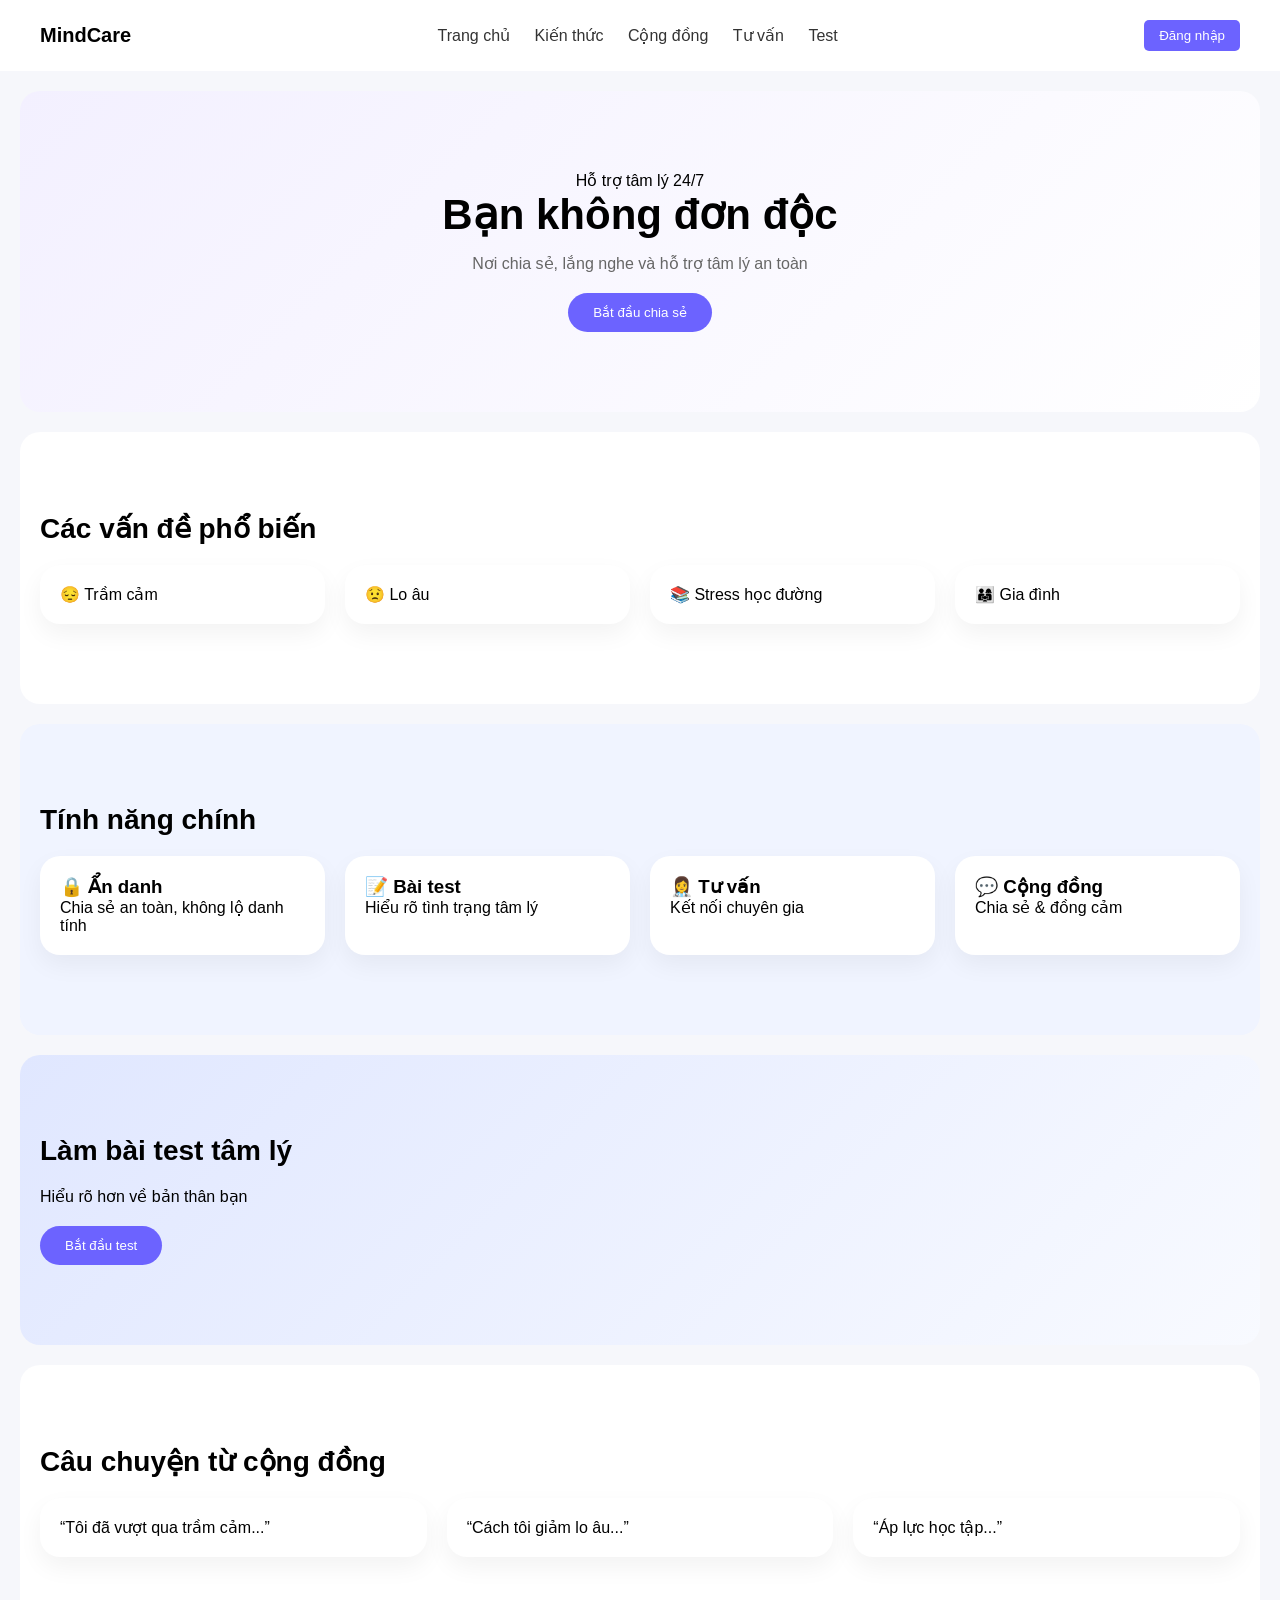
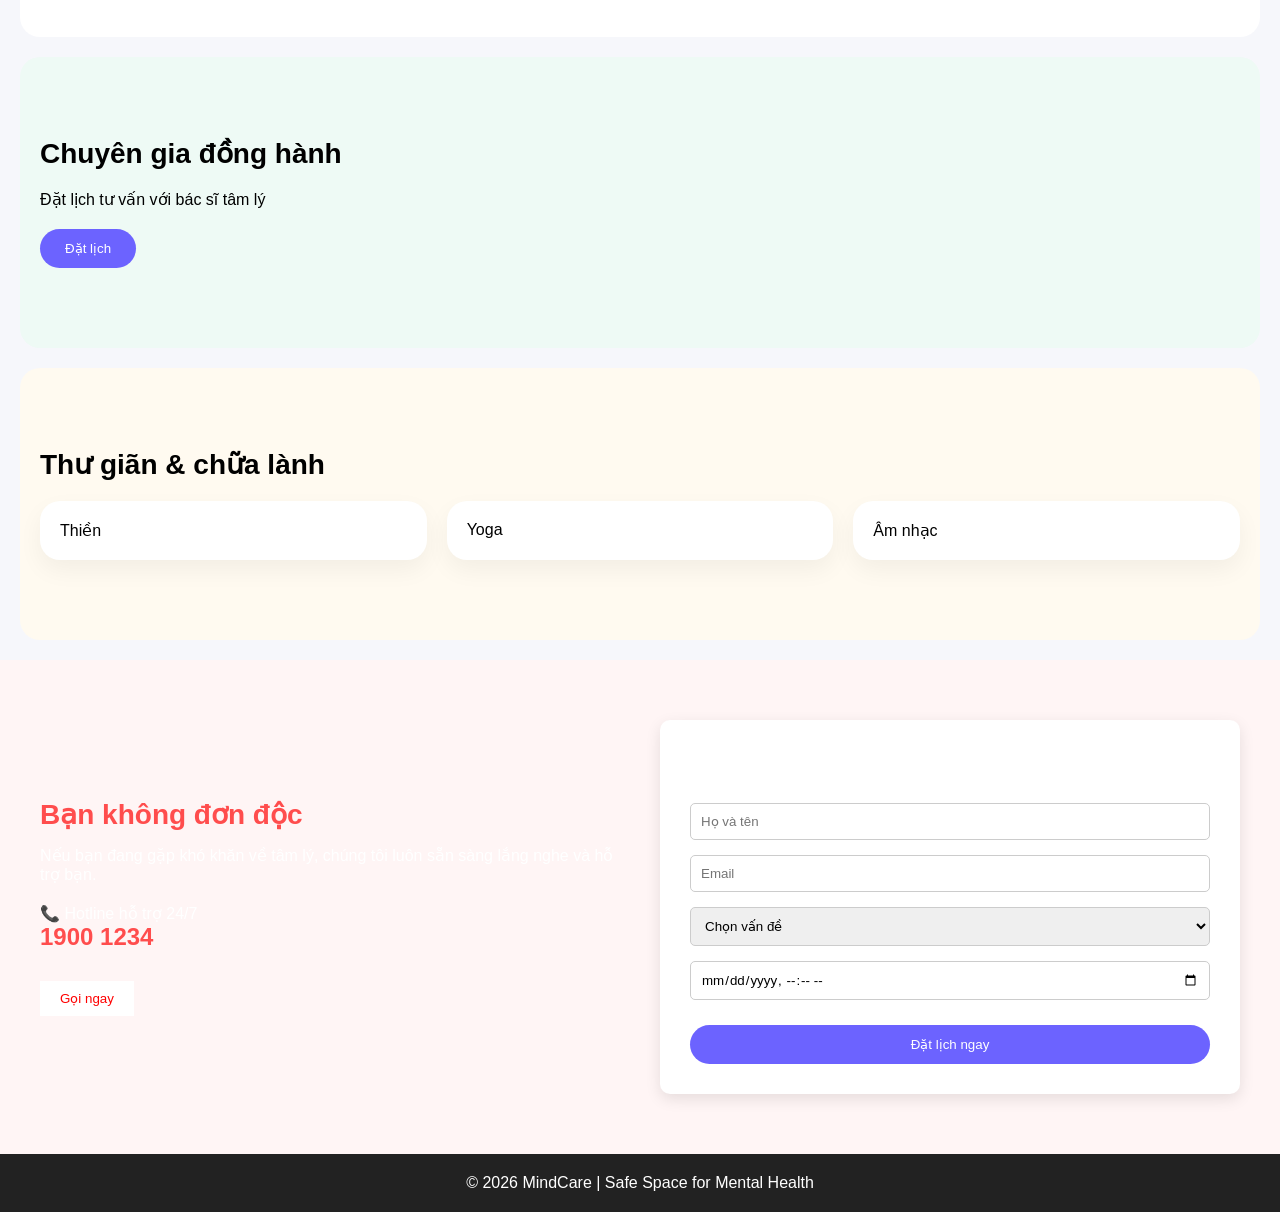
==== home.html @ 34762396 "Add files via upload" ====
<!doctype html>
<html lang="vi">
  <head>
    <meta charset="UTF-8" />
    <title>MindCare - Hỗ trợ tâm lý</title>
    <link rel="stylesheet" href="home.css" />
  </head>
  <body>
    <!-- HEADER -->
    <header>
      <div class="logo">MindCare</div>
      <nav>
        <a href="#">Trang chủ</a>
        <a href="#">Kiến thức</a>
        <a href="#">Cộng đồng</a>
        <a href="#">Tư vấn</a>
        <a href="#">Test</a>
      </nav>
      <button class="btn">Đăng nhập</button>
    </header>

    <!-- HERO -->
    <section class="hero">
      <span class="badge">Hỗ trợ tâm lý 24/7</span>
      <h1>Bạn không đơn độc</h1>
      <p>Nơi chia sẻ, lắng nghe và hỗ trợ tâm lý an toàn</p>
      <button class="primary">Bắt đầu chia sẻ</button>
    </section>

    <!-- PROBLEMS -->
    <section class="problems">
      <h2>Các vấn đề phổ biến</h2>
      <div class="grid">
        <div class="card">😔 Trầm cảm</div>
        <div class="card">😟 Lo âu</div>
        <div class="card">📚 Stress học đường</div>
        <div class="card">👨‍👩‍👧 Gia đình</div>
      </div>
    </section>

    <!-- FEATURES -->
    <section class="features">
      <h2>Tính năng chính</h2>
      <div class="grid">
        <div class="card">
          <h3>🔒 Ẩn danh</h3>
          <p>Chia sẻ an toàn, không lộ danh tính</p>
        </div>
        <div class="card">
          <h3>📝 Bài test</h3>
          <p>Hiểu rõ tình trạng tâm lý</p>
        </div>
        <div class="card">
          <h3>👩‍⚕️ Tư vấn</h3>
          <p>Kết nối chuyên gia</p>
        </div>
        <div class="card">
          <h3>💬 Cộng đồng</h3>
          <p>Chia sẻ & đồng cảm</p>
        </div>
      </div>
    </section>

    <!-- TEST -->
    <section class="test">
      <h2>Làm bài test tâm lý</h2>
      <p>Hiểu rõ hơn về bản thân bạn</p>
      <button class="primary">Bắt đầu test</button>
    </section>

    <!-- COMMUNITY -->
    <section class="community">
      <h2>Câu chuyện từ cộng đồng</h2>
      <div class="grid">
        <div class="card">“Tôi đã vượt qua trầm cảm...”</div>
        <div class="card">“Cách tôi giảm lo âu...”</div>
        <div class="card">“Áp lực học tập...”</div>
      </div>
    </section>

    <!-- EXPERT -->
    <section class="expert">
      <h2>Chuyên gia đồng hành</h2>
      <p>Đặt lịch tư vấn với bác sĩ tâm lý</p>
      <button class="primary">Đặt lịch</button>
    </section>

    <!-- RELAX -->
    <section class="relax">
      <h2>Thư giãn & chữa lành</h2>
      <div class="grid">
        <div class="card">Thiền</div>
        <div class="card">Yoga</div>
        <div class="card">Âm nhạc</div>
      </div>
    </section>

    <!-- EMERGENCY -->
    <section class="emergency">
      <div class="emergency-container">
        <!-- LEFT -->
        <div class="emergency-left">
          <h2>Bạn không đơn độc</h2>
          <p>
            Nếu bạn đang gặp khó khăn về tâm lý, chúng tôi luôn sẵn sàng lắng
            nghe và hỗ trợ bạn.
          </p>

          <div class="hotline">
            <p>📞 Hotline hỗ trợ 24/7</p>
            <h3>1900 1234</h3>
          </div>

          <button class="danger">Gọi ngay</button>
        </div>

        <!-- RIGHT -->
        <div class="emergency-right">
          <h2>Đặt lịch tư vấn</h2>

          <form>
            <input type="text" placeholder="Họ và tên" required />
            <input type="email" placeholder="Email" required />

            <select>
              <option>Chọn vấn đề</option>
              <option>Lo âu</option>
              <option>Trầm cảm</option>
              <option>Stress học tập</option>
            </select>

            <input type="datetime-local" />

            <button type="submit" class="primary">Đặt lịch ngay</button>
          </form>
        </div>
      </div>
    </section>

    <!-- FOOTER -->
    <footer>
      <p>© 2026 MindCare | Safe Space for Mental Health</p>
    </footer>
  </body>
</html>
---- home.css ----
* {
  margin: 0;
  padding: 0;
  box-sizing: border-box;
  font-family: Arial, sans-serif;
}
body {
  background: #f6f7fb;
  font-family: "Segoe UI", sans-serif;
}
/* HEADER */
header {
    display: flex;
    justify-content: space-between;
    padding: 20px 40px;
    background: white;
    align-items: center;
}

header nav a {
    margin: 0 10px;
    text-decoration: none;
    color: #333;
}

.logo {
    font-weight: bold;
    font-size: 20px;
}

.btn {
    padding: 8px 15px;
    border: none;
    background: #6c63ff;
    color: white;
    border-radius: 5px;
}
/* CONTAINER */
section {
  padding: 80px 20px;
}

section h2 {
  margin-bottom: 20px;
  font-size: 28px;
}

/* HERO */
.hero {
  background: linear-gradient(135deg, #f3f0ff, #ffffff);
  border-radius: 20px;
  margin: 20px;
  padding: 80px 20px;
  text-align: center;
  position: relative;
}

.hero h1 {
  font-size: 42px;
  margin-bottom: 15px;
}

.hero p {
  color: #666;
}

.primary {
  margin-top: 20px;
  padding: 12px 25px;
  border-radius: 25px;
  border: none;
  background: #6c63ff;
  color: white;
  cursor: pointer;
}

/* GRID */
.grid {
  display: grid;
  grid-template-columns: repeat(auto-fit, minmax(220px, 1fr));
  gap: 20px;
}

/* CARD STYLE (KEY) */
.card {
  background: white;
  padding: 20px;
  border-radius: 20px;
  box-shadow: 0 10px 25px rgba(0, 0, 0, 0.05);
  transition: 0.3s;
}

.card:hover {
  transform: translateY(-5px);
}

/* PROBLEMS */
.problems {
  background: #fff;
  border-radius: 20px;
  margin: 20px;
}

/* FEATURES */
.features {
  background: #f0f4ff;
  border-radius: 20px;
  margin: 20px;
}

/* TEST */
.test {
  background: linear-gradient(135deg, #e0e7ff, #f8faff);
  border-radius: 20px;
  margin: 20px;
}

/* COMMUNITY */
.community {
  background: #fff;
  border-radius: 20px;
  margin: 20px;
}

/* EXPERT */
.expert {
  background: #eefaf5;
  border-radius: 20px;
  margin: 20px;
}

/* RELAX */
.relax {
  background: #fffaf0;
  border-radius: 20px;
  margin: 20px;
}
/* EMERGENCY */
.emergency {
  background: #ff4d4d;
  color: white;
}

.danger {
  background: white;
  color: red;
  padding: 10px 20px;
  border: none;
  margin-top: 10px;
}
.emergency {
  background: #fff5f5;
  padding: 60px 40px;
}

.emergency-container {
  display: grid;
  grid-template-columns: 1fr 1fr;
  gap: 40px;
  align-items: center;
}

/* LEFT */
.emergency-left {
  text-align: left;
}

.emergency-left h2 {
  color: #ff4d4d;
  margin-bottom: 15px;
}

.hotline {
  margin: 20px 0;
}

.hotline h3 {
  font-size: 24px;
  color: #ff4d4d;
}

/* RIGHT */
.emergency-right {
  background: white;
  padding: 30px;
  border-radius: 10px;
  box-shadow: 0 5px 15px rgba(0, 0, 0, 0.1);
}

.emergency-right form {
  display: flex;
  flex-direction: column;
  gap: 15px;
}

.emergency-right input,
.emergency-right select {
  padding: 10px;
  border-radius: 5px;
  border: 1px solid #ccc;
}

.emergency-right button {
  margin-top: 10px;
}

/* RESPONSIVE */
@media (max-width: 768px) {
  .emergency-container {
    grid-template-columns: 1fr;
  }
}
/* FOOTER */
footer {
  text-align: center;
  padding: 20px;
  background: #222;
  color: white;
}
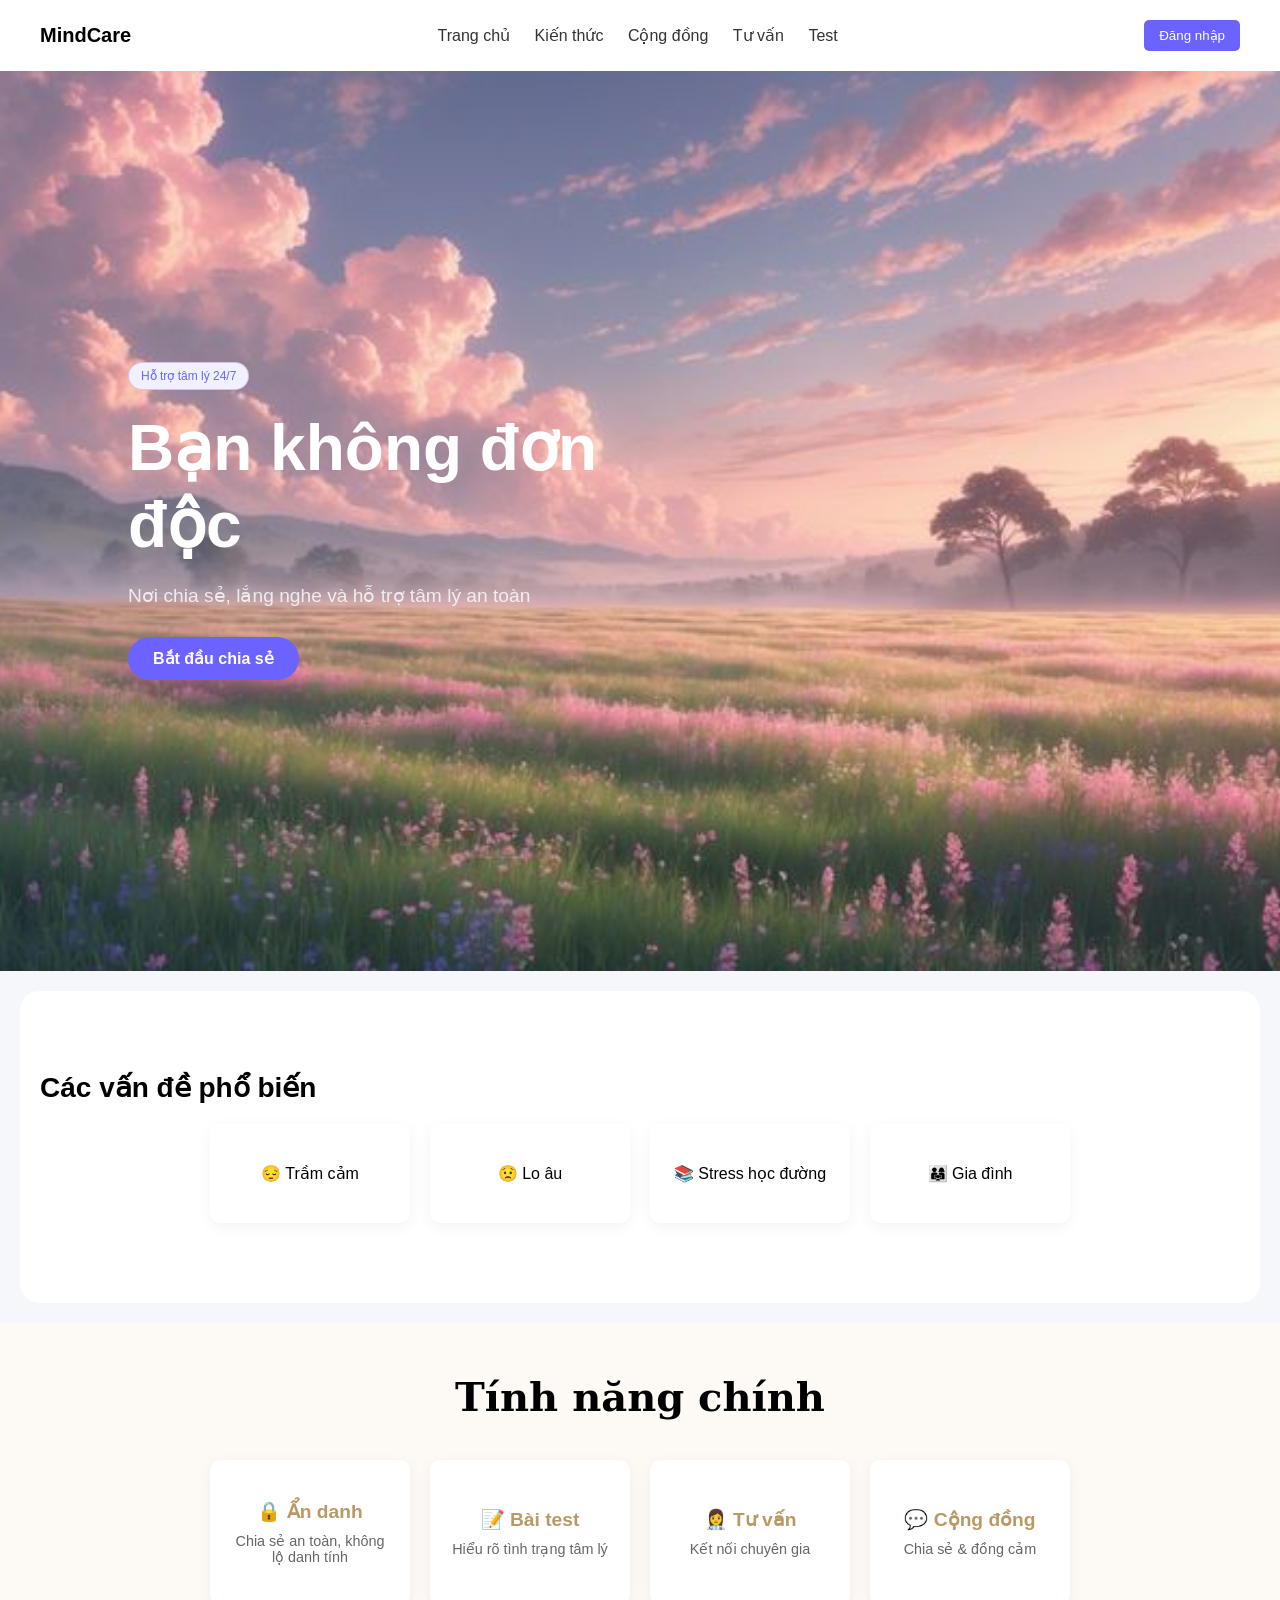
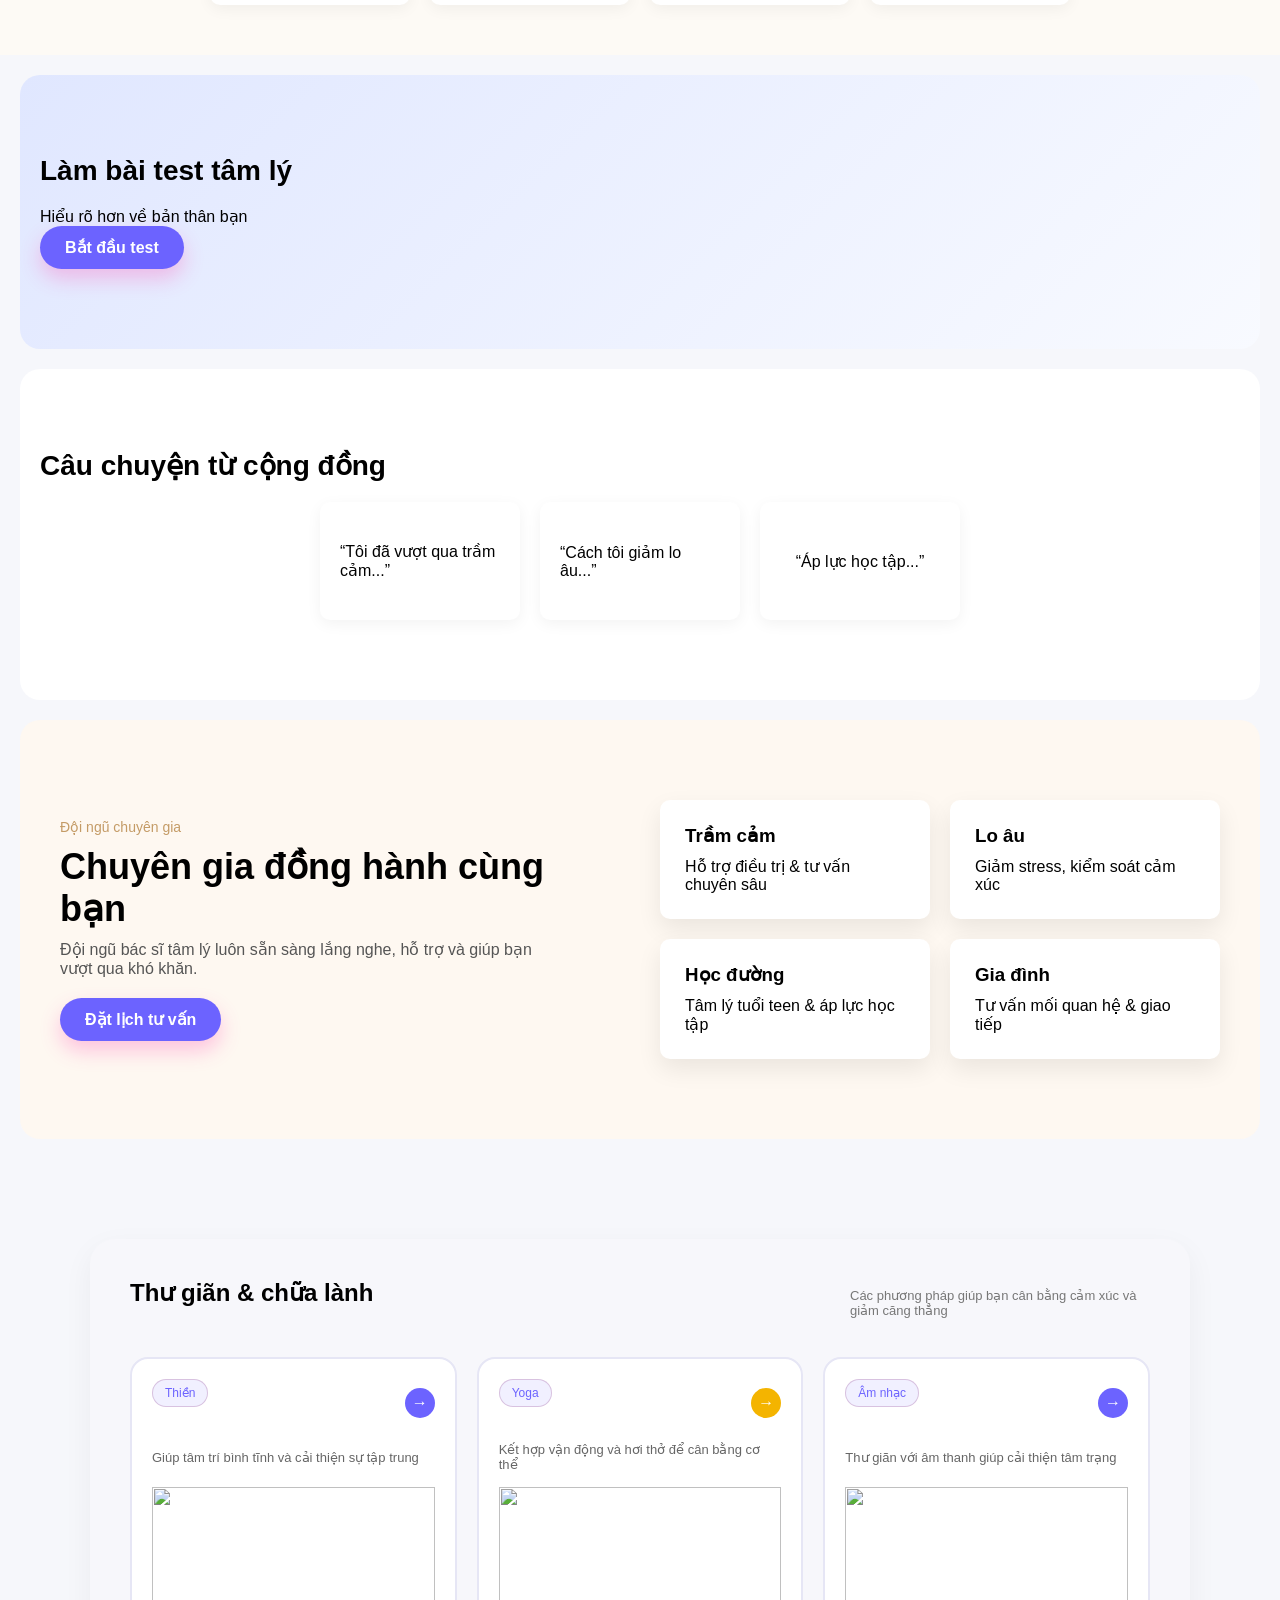
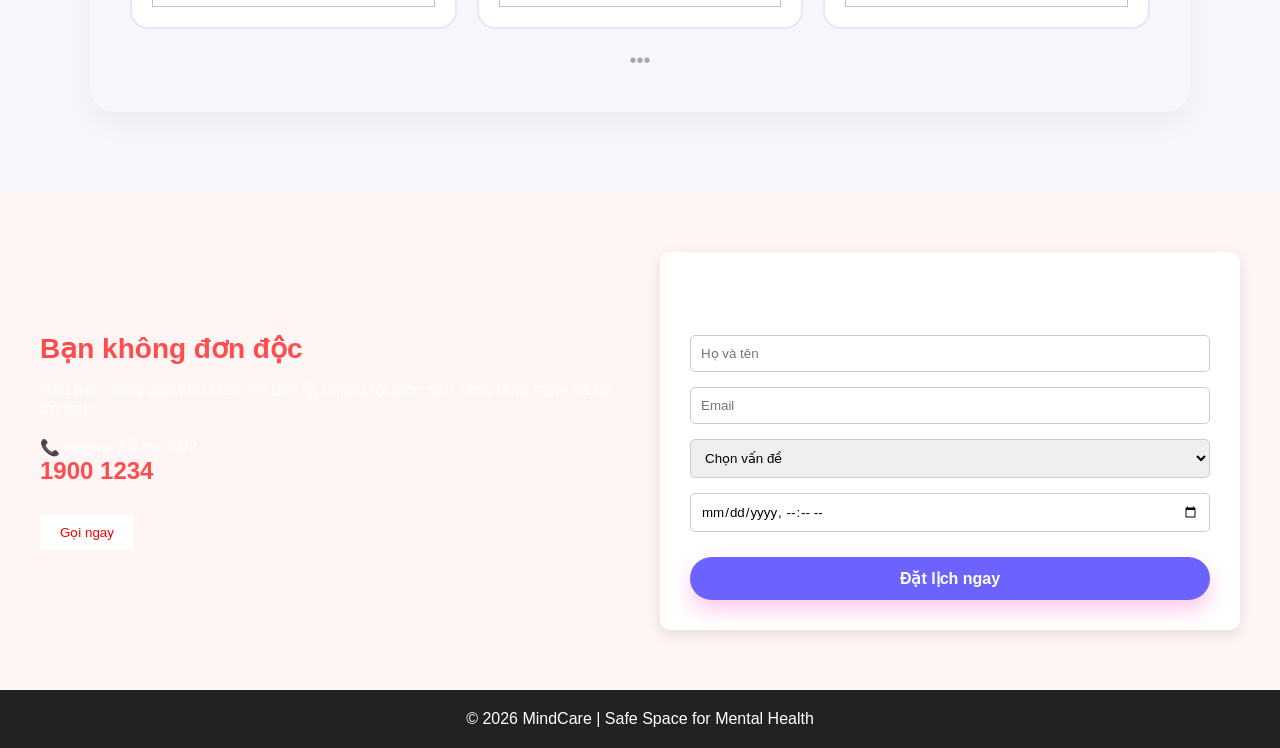
==== commit 62b1817d: "Add files via upload" ====
--- a/home.html
+++ b/home.html
@@ -21,10 +21,12 @@
 
     <!-- HERO -->
     <section class="hero">
-      <span class="badge">Hỗ trợ tâm lý 24/7</span>
-      <h1>Bạn không đơn độc</h1>
-      <p>Nơi chia sẻ, lắng nghe và hỗ trợ tâm lý an toàn</p>
-      <button class="primary">Bắt đầu chia sẻ</button>
+        <div class="hero-content">
+            <span class="badge">Hỗ trợ tâm lý 24/7</span>
+            <h1>Bạn không đơn độc</h1>
+            <p>Nơi chia sẻ, lắng nghe và hỗ trợ tâm lý an toàn</p>
+            <button class="primary">Bắt đầu chia sẻ</button>
+        </div>
     </section>
 
     <!-- PROBLEMS -->
@@ -80,19 +82,109 @@
 
     <!-- EXPERT -->
     <section class="expert">
-      <h2>Chuyên gia đồng hành</h2>
-      <p>Đặt lịch tư vấn với bác sĩ tâm lý</p>
-      <button class="primary">Đặt lịch</button>
+    <div class="overlay"></div>
+
+    <div class="expert-container">
+
+        <!-- LEFT -->
+        <div class="expert-left">
+        <span class="tag">Đội ngũ chuyên gia</span>
+        <h2>Chuyên gia đồng hành cùng bạn</h2>
+        <p>
+            Đội ngũ bác sĩ tâm lý luôn sẵn sàng lắng nghe, hỗ trợ và giúp bạn vượt qua khó khăn.
+        </p>
+        <button class="primary">Đặt lịch tư vấn</button>
+        </div>
+
+        <!-- RIGHT -->
+        <div class="expert-right">
+        <div class="expert-card">
+            <h3>Trầm cảm</h3>
+            <p>Hỗ trợ điều trị & tư vấn chuyên sâu</p>
+        </div>
+
+        <div class="expert-card">
+            <h3>Lo âu</h3>
+            <p>Giảm stress, kiểm soát cảm xúc</p>
+        </div>
+
+        <div class="expert-card">
+            <h3>Học đường</h3>
+            <p>Tâm lý tuổi teen & áp lực học tập</p>
+        </div>
+
+        <div class="expert-card">
+            <h3>Gia đình</h3>
+            <p>Tư vấn mối quan hệ & giao tiếp</p>
+        </div>
+        </div>
+
+    </div>
     </section>
 
     <!-- RELAX -->
     <section class="relax">
-      <h2>Thư giãn & chữa lành</h2>
-      <div class="grid">
-        <div class="card">Thiền</div>
-        <div class="card">Yoga</div>
-        <div class="card">Âm nhạc</div>
-      </div>
+    <div class="relax-wrapper">
+
+        <!-- HEADER -->
+        <div class="relax-top">
+        <h2>Thư giãn & chữa lành</h2>
+        <p>
+            Các phương pháp giúp bạn cân bằng cảm xúc và giảm căng thẳng
+        </p>
+        </div>
+
+        <!-- CARD LIST -->
+        <div class="relax-cards">
+
+        <!-- CARD 1 -->
+        <div class="relax-card">
+            <div class="card-header">
+            <span class="badge">Thiền</span>
+            <div class="icon">→</div>
+            </div>
+
+            <p class="desc">
+            Giúp tâm trí bình tĩnh và cải thiện sự tập trung
+            </p>
+
+            <img src="https://cdn-icons-png.flaticon.com/512/3771/3771551.png" />
+        </div>
+
+        <!-- CARD 2 -->
+        <div class="relax-card">
+            <div class="card-header">
+            <span class="badge">Yoga</span>
+            <div class="icon yellow">→</div>
+            </div>
+
+            <p class="desc">
+            Kết hợp vận động và hơi thở để cân bằng cơ thể
+            </p>
+
+            <img src="https://cdn-icons-png.flaticon.com/512/3771/3771599.png" />
+        </div>
+
+        <!-- CARD 3 -->
+        <div class="relax-card">
+            <div class="card-header">
+            <span class="badge">Âm nhạc</span>
+            <div class="icon">→</div>
+            </div>
+
+            <p class="desc">
+            Thư giãn với âm thanh giúp cải thiện tâm trạng
+            </p>
+
+            <img src="https://cdn-icons-png.flaticon.com/512/3659/3659784.png" />
+        </div>
+
+        </div>
+
+        <!-- DOTS -->
+        <div class="dots">•••</div>
+
+    </div>
     </section>
 
     <!-- EMERGENCY -->
--- a/home.css
+++ b/home.css
@@ -10,30 +10,30 @@
 }
 /* HEADER */
 header {
-    display: flex;
-    justify-content: space-between;
-    padding: 20px 40px;
-    background: white;
-    align-items: center;
+  display: flex;
+  justify-content: space-between;
+  padding: 20px 40px;
+  background: white;
+  align-items: center;
 }
 
 header nav a {
-    margin: 0 10px;
-    text-decoration: none;
-    color: #333;
+  margin: 0 10px;
+  text-decoration: none;
+  color: #333;
 }
 
 .logo {
-    font-weight: bold;
-    font-size: 20px;
+  font-weight: bold;
+  font-size: 20px;
 }
 
 .btn {
-    padding: 8px 15px;
-    border: none;
-    background: #6c63ff;
-    color: white;
-    border-radius: 5px;
+  padding: 8px 15px;
+  border: none;
+  background: #6c63ff;
+  color: white;
+  border-radius: 5px;
 }
 /* CONTAINER */
 section {
@@ -47,31 +47,86 @@
 
 /* HERO */
 .hero {
-  background: linear-gradient(135deg, #f3f0ff, #ffffff);
-  border-radius: 20px;
-  margin: 20px;
-  padding: 80px 20px;
-  text-align: center;
+  height: 100vh;
+  display: flex;
+  align-items: center;
+  padding: 0 10%;
+  /* Màu nền Gradient tím sâu */
+  background: linear-gradient(135deg, #2e026d 0%, #5d00b1 50%, #1a0033 100%);
+  background-image: url("dd0f9ff2b2b3904a39e4da1e77a1a6e8.jpg"); /* Chèn ảnh minh họa nếu có */
+  background-size: cover;
+  background-position: center;
+  color: white;
   position: relative;
-}
-
+  overflow: hidden;
+}
+
+.hero-content {
+  max-width: 500px;
+  z-index: 2;
+}
+
+/* Badge (Hỗ trợ tâm lý 24/7) */
+.badge {
+  background: rgba(209, 167, 212, 0.15);
+  backdrop-filter: blur(5px);
+  padding: 8px 20px;
+  border-radius: 50px;
+  font-size: 0.9rem;
+  border: 1px solid rgba(155, 87, 151, 0.3);
+  display: inline-block;
+  margin-bottom: 20px;
+}
+
+/* Tiêu đề chính */
 .hero h1 {
-  font-size: 42px;
-  margin-bottom: 15px;
-}
-
+  font-size: 4rem;
+  font-weight: bold;
+  line-height: 1.2;
+  margin-bottom: 20px;
+  font-family: "Segoe UI", Roboto, sans-serif;
+}
+
+/* Đoạn giới thiệu */
 .hero p {
-  color: #666;
-}
-
+  font-size: 1.2rem;
+  opacity: 0.8;
+  margin-bottom: 30px;
+}
+
+/* Nút bấm */
 .primary {
-  margin-top: 20px;
-  padding: 12px 25px;
-  border-radius: 25px;
+  background: linear-gradient(90deg, #ff4bb4, #ff8dcf);
+  color: white;
   border: none;
-  background: #6c63ff;
-  color: white;
+  padding: 15px 35px;
+  border-radius: 50px;
+  font-size: 1rem;
+  font-weight: bold;
   cursor: pointer;
+  box-shadow: 0 10px 20px rgba(255, 75, 180, 0.3);
+  transition: 0.3s;
+}
+
+.primary:hover {
+  transform: scale(1.05);
+  box-shadow: 0 15px 25px rgba(255, 75, 180, 0.5);
+}
+
+/* Tạo hiệu ứng đốm sáng mờ ảo phía sau */
+.hero::before {
+  content: "";
+  position: absolute;
+  width: 400px;
+  height: 400px;
+  background: radial-gradient(
+    circle,
+    rgba(255, 255, 255, 0.1) 0%,
+    transparent 70%
+  );
+  top: 10%;
+  right: 20%;
+  z-index: 1;
 }
 
 /* GRID */
@@ -102,10 +157,61 @@
 }
 
 /* FEATURES */
+/* Tổng thể section */
 .features {
-  background: #f0f4ff;
-  border-radius: 20px;
-  margin: 20px;
+  padding: 50px 20px;
+  background-color: #fdfaf5; /* Màu nền hơi kem nhẹ giống hình */
+  text-align: center;
+}
+
+.features h2 {
+  font-family: "Serif", "Times New Roman"; /* Font chữ có chân cho sang trọng */
+  font-size: 2.5rem;
+  margin-bottom: 40px;
+  color: #000;
+}
+
+/* Container chứa các card */
+.grid {
+  display: flex;
+  justify-content: center;
+  gap: 20px;
+  flex-wrap: wrap; /* Tự động xuống dòng trên thiết bị nhỏ */
+  max-width: 1200px;
+  margin: 0 auto;
+}
+
+/* Phong cách cho từng thẻ Card */
+.card {
+  background: #ffffff;
+  border-radius: 10px; /* Bo góc */
+  padding: 40px 20px;
+  width: 200px;
+  box-shadow: 0 4px 15px rgba(0, 0, 0, 0.05); /* Đổ bóng mờ nhẹ */
+  transition: transform 0.3s ease;
+  display: flex;
+  flex-direction: column;
+  align-items: center;
+  justify-content: center;
+}
+
+/* Hiệu ứng khi di chuột vào */
+.card:hover {
+  transform: translateY(-5px);
+}
+
+/* Biểu tượng (Emoji hoặc Icon) */
+.card h3 {
+  font-size: 1.2rem;
+  color: #b89a67; /* Màu vàng đồng giống trong hình */
+  margin-bottom: 10px;
+}
+
+/* Mô tả ngắn */
+.card p {
+  font-size: 0.9rem;
+  color: #666;
+  margin: 0;
 }
 
 /* TEST */
@@ -124,17 +230,220 @@
 
 /* EXPERT */
 .expert {
-  background: #eefaf5;
+  position: relative;
+  background: url("https://images.unsplash.com/photo-1505691938895-1758d7feb511")
+    center/cover no-repeat;
   border-radius: 20px;
   margin: 20px;
+  overflow: hidden;
+  padding: 80px 40px;
+}
+
+/* overlay mờ */
+.expert .overlay {
+  position: absolute;
+  inset: 0;
+  background: rgba(255, 248, 240, 0.85);
+}
+
+/* container */
+.expert-container {
+  position: relative;
+  display: grid;
+  grid-template-columns: 1fr 1fr;
+  gap: 40px;
+  align-items: center;
+}
+
+/* LEFT */
+.expert-left {
+  max-width: 500px;
+}
+
+.expert-left .tag {
+  color: #c49b66;
+  font-size: 14px;
+}
+
+.expert-left h2 {
+  font-size: 36px;
+  margin: 10px 0;
+}
+
+.expert-left p {
+  color: #555;
+  margin-bottom: 20px;
+}
+
+/* RIGHT GRID */
+.expert-right {
+  display: grid;
+  grid-template-columns: 1fr 1fr;
+  gap: 20px;
+}
+
+/* CARD */
+.expert-card {
+  background: white;
+  padding: 25px;
+  border-radius: 10px;
+  box-shadow: 0 10px 25px rgba(0, 0, 0, 0.08);
+  transition: 0.3s;
+}
+
+.expert-card:hover {
+  transform: translateY(-5px);
+}
+
+.expert-card h3 {
+  margin-bottom: 10px;
+}
+
+/* BUTTON */
+.primary {
+  padding: 12px 25px;
+  border-radius: 25px;
+  border: none;
+  background: #6c63ff;
+  color: white;
+  cursor: pointer;
+}
+
+/* RESPONSIVE */
+@media (max-width: 768px) {
+  .expert-container {
+    grid-template-columns: 1fr;
+  }
 }
 
 /* RELAX */
+/* SECTION */
 .relax {
-  background: #fffaf0;
+  padding: 80px 20px;
+  display: flex;
+  justify-content: center;
+}
+
+/* WRAPPER */
+.relax-wrapper {
+  background: #f7f7fb;
+  border-radius: 25px;
+  padding: 40px;
+  max-width: 1100px;
+  width: 100%;
+  box-shadow: 0 10px 30px rgba(0, 0, 0, 0.05);
+}
+
+/* HEADER */
+.relax-top {
+  display: flex;
+  justify-content: space-between;
+  align-items: center;
+  margin-bottom: 30px;
+}
+
+.relax-top h2 {
+  font-size: 24px;
+}
+
+.relax-top p {
+  max-width: 300px;
+  font-size: 13px;
+  color: #777;
+}
+
+/* CARD LIST */
+.relax-cards {
+  display: flex;
+  gap: 20px;
+}
+
+/* CARD */
+.relax-card {
+  flex: 1;
+  background: white;
+  border-radius: 18px;
+  padding: 20px;
+  border: 2px solid #e6e6f5;
+  transition: 0.3s;
+  display: flex;
+  flex-direction: column;
+  justify-content: space-between;
+}
+
+.relax-card:hover {
+  border-color: #6c63ff;
+  transform: translateY(-5px);
+}
+
+/* HEADER CARD */
+.card-header {
+  display: flex;
+  justify-content: space-between;
+  align-items: center;
+}
+
+/* BADGE */
+.badge {
+  background: #f1f0ff;
+  padding: 6px 12px;
   border-radius: 20px;
-  margin: 20px;
-}
+  font-size: 12px;
+  color: #6c63ff;
+}
+
+/* ICON */
+.icon {
+  width: 30px;
+  height: 30px;
+  background: #6c63ff;
+  color: white;
+  border-radius: 50%;
+  display: flex;
+  align-items: center;
+  justify-content: center;
+}
+
+/* VARIANT màu vàng */
+.icon.yellow {
+  background: #f4b400;
+}
+
+/* DESC */
+.desc {
+  font-size: 13px;
+  color: #666;
+  margin: 15px 0;
+}
+
+/* IMAGE */
+.relax-card img {
+  width: 100%;
+  height: 120px;
+  object-fit: contain;
+}
+
+/* DOTS */
+.dots {
+  text-align: center;
+  margin-top: 20px;
+  color: #aaa;
+  font-size: 20px;
+}
+
+/* RESPONSIVE */
+@media (max-width: 768px) {
+  .relax-top {
+    flex-direction: column;
+    align-items: flex-start;
+    gap: 10px;
+  }
+
+  .relax-cards {
+    flex-direction: column;
+  }
+}
+
 /* EMERGENCY */
 .emergency {
   background: #ff4d4d;
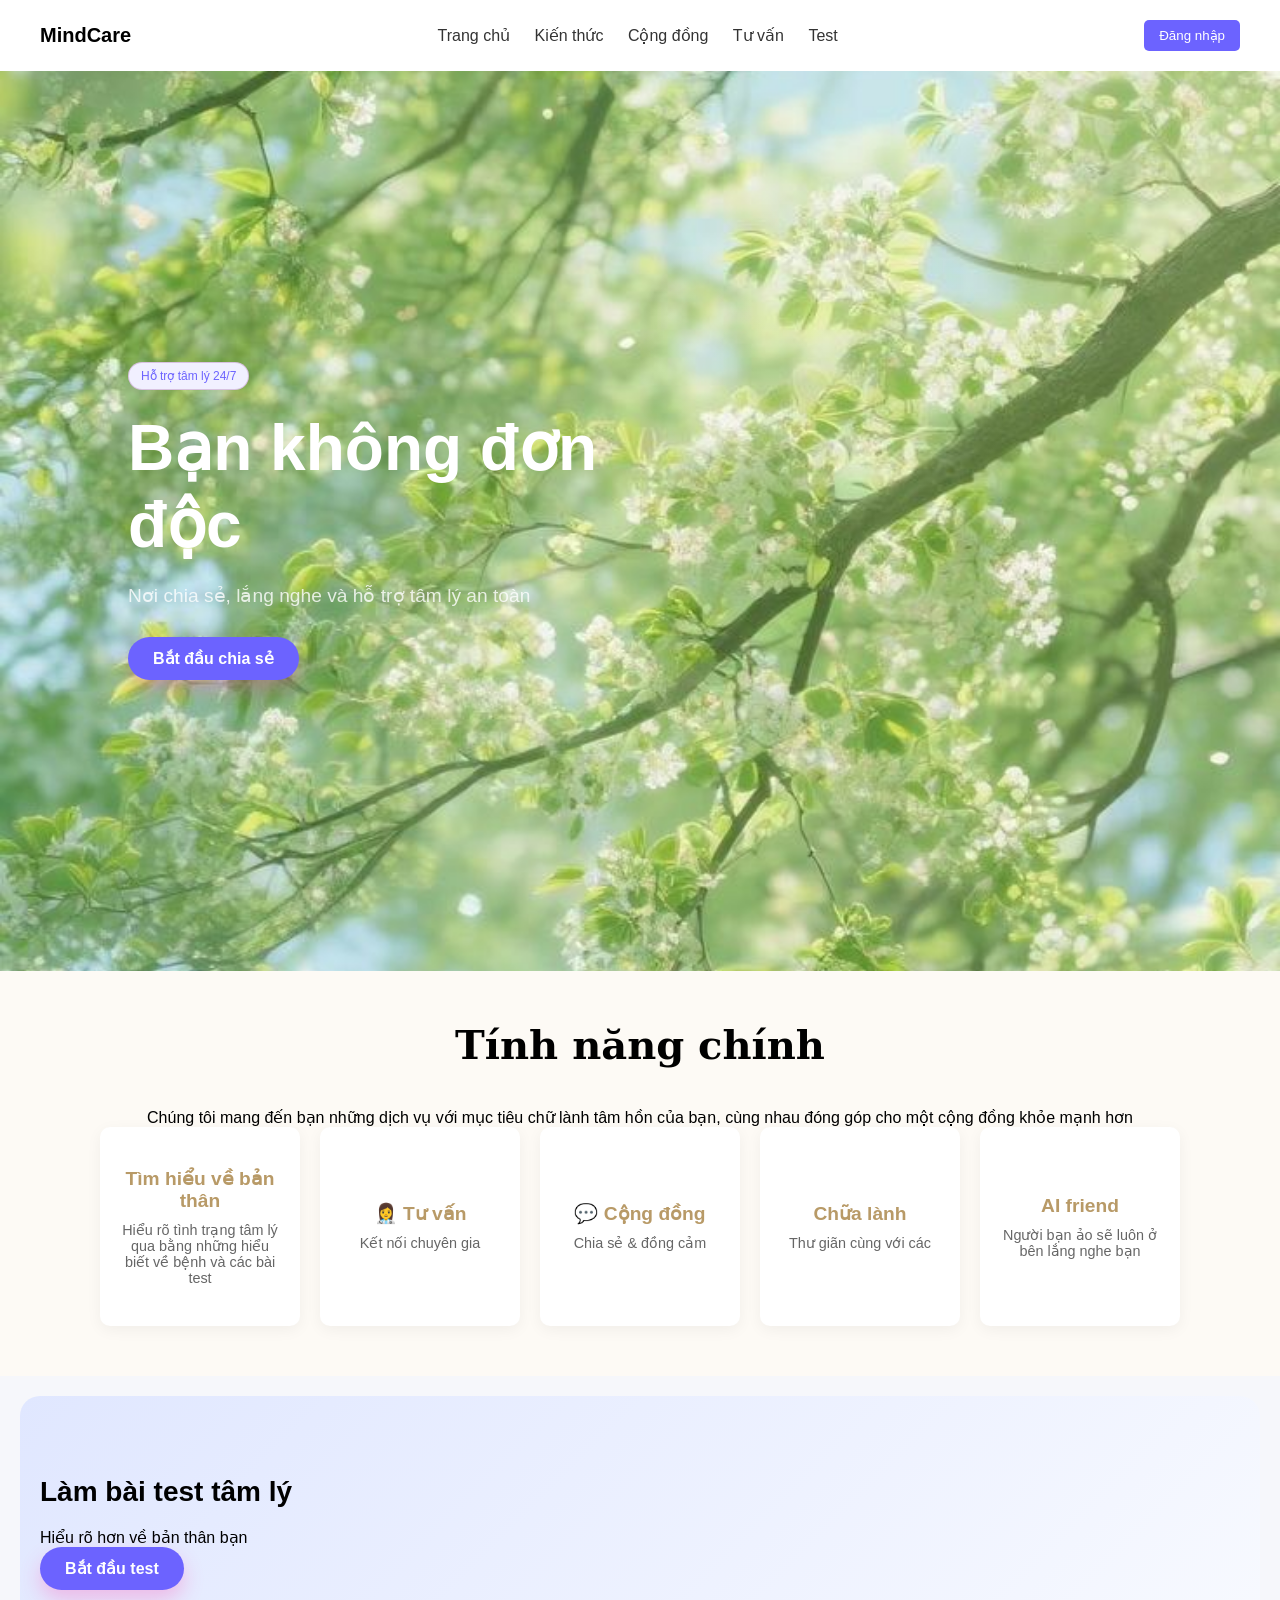
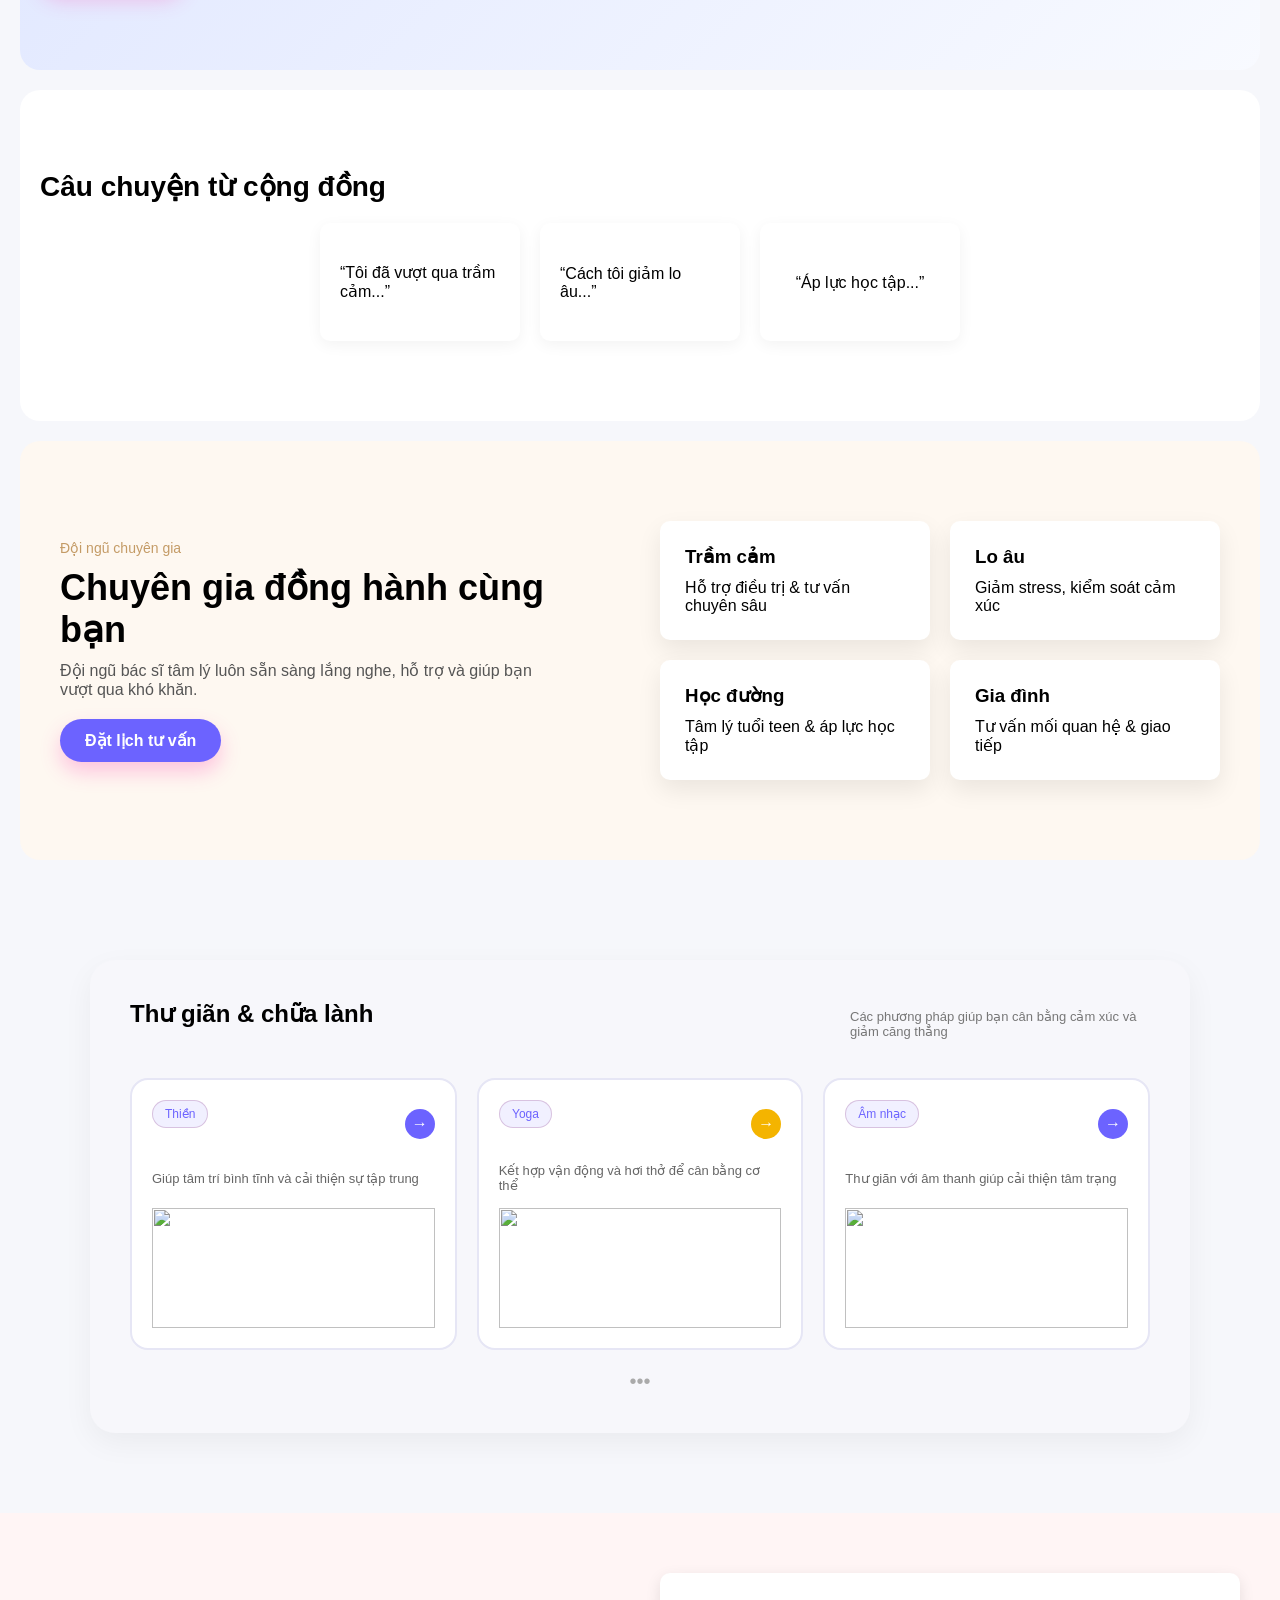
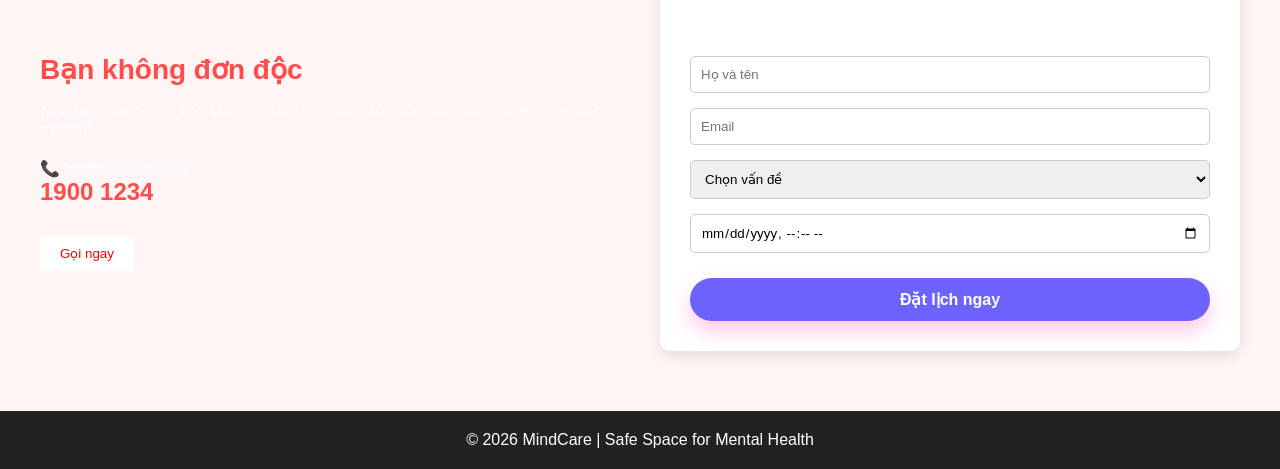
==== commit 5581919b: "commit" ====
--- a/home.html
+++ b/home.html
@@ -29,29 +29,16 @@
         </div>
     </section>
 
-    <!-- PROBLEMS -->
-    <section class="problems">
-      <h2>Các vấn đề phổ biến</h2>
-      <div class="grid">
-        <div class="card">😔 Trầm cảm</div>
-        <div class="card">😟 Lo âu</div>
-        <div class="card">📚 Stress học đường</div>
-        <div class="card">👨‍👩‍👧 Gia đình</div>
-      </div>
-    </section>
-
     <!-- FEATURES -->
     <section class="features">
       <h2>Tính năng chính</h2>
+      <p>Chúng tôi mang đến bạn những dịch vụ với mục tiêu chữ lành tâm hồn của bạn, cùng nhau đóng góp cho một cộng đồng khỏe mạnh hơn</p>
       <div class="grid">
         <div class="card">
-          <h3>🔒 Ẩn danh</h3>
-          <p>Chia sẻ an toàn, không lộ danh tính</p>
-        </div>
-        <div class="card">
-          <h3>📝 Bài test</h3>
-          <p>Hiểu rõ tình trạng tâm lý</p>
-        </div>
+          <h3>Tìm hiểu về bản thân</h3>
+          <p>Hiểu rõ tình trạng tâm lý qua bằng những hiểu biết về bệnh và các bài test</p>
+        </div>
+        
         <div class="card">
           <h3>👩‍⚕️ Tư vấn</h3>
           <p>Kết nối chuyên gia</p>
@@ -59,6 +46,14 @@
         <div class="card">
           <h3>💬 Cộng đồng</h3>
           <p>Chia sẻ & đồng cảm</p>
+        </div>
+        <div class="card">
+          <h3>Chữa lành</h3>
+          <p>Thư giãn cùng với các</p>
+        </div>
+        <div class="card">
+          <h3>AI friend</h3>
+          <p>Người bạn ảo sẽ luôn ở bên lắng nghe bạn</p>
         </div>
       </div>
     </section>
--- a/home.css
+++ b/home.css
@@ -53,7 +53,7 @@
   padding: 0 10%;
   /* Màu nền Gradient tím sâu */
   background: linear-gradient(135deg, #2e026d 0%, #5d00b1 50%, #1a0033 100%);
-  background-image: url("dd0f9ff2b2b3904a39e4da1e77a1a6e8.jpg"); /* Chèn ảnh minh họa nếu có */
+  background-image: url("main.jpg"); /* Chèn ảnh minh họa nếu có */
   background-size: cover;
   background-position: center;
   color: white;
@@ -149,12 +149,6 @@
   transform: translateY(-5px);
 }
 
-/* PROBLEMS */
-.problems {
-  background: #fff;
-  border-radius: 20px;
-  margin: 20px;
-}
 
 /* FEATURES */
 /* Tổng thể section */
